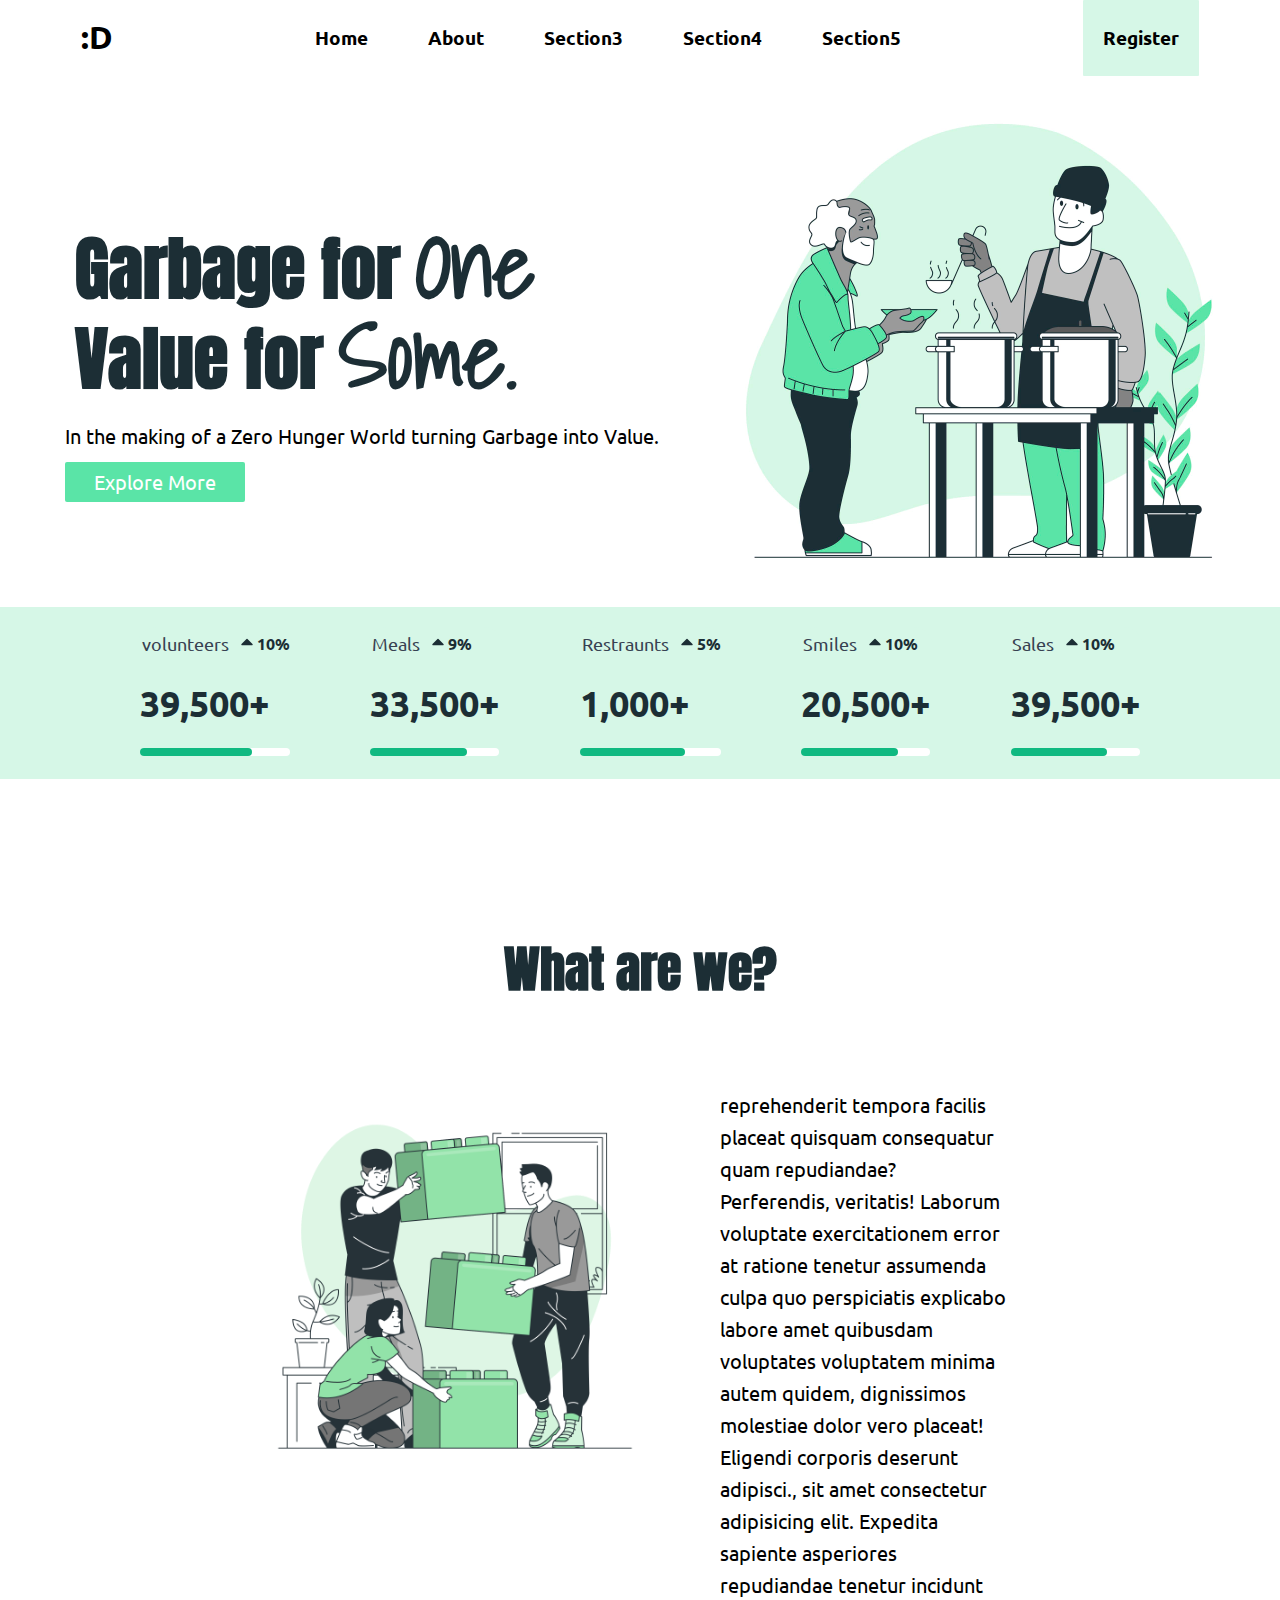
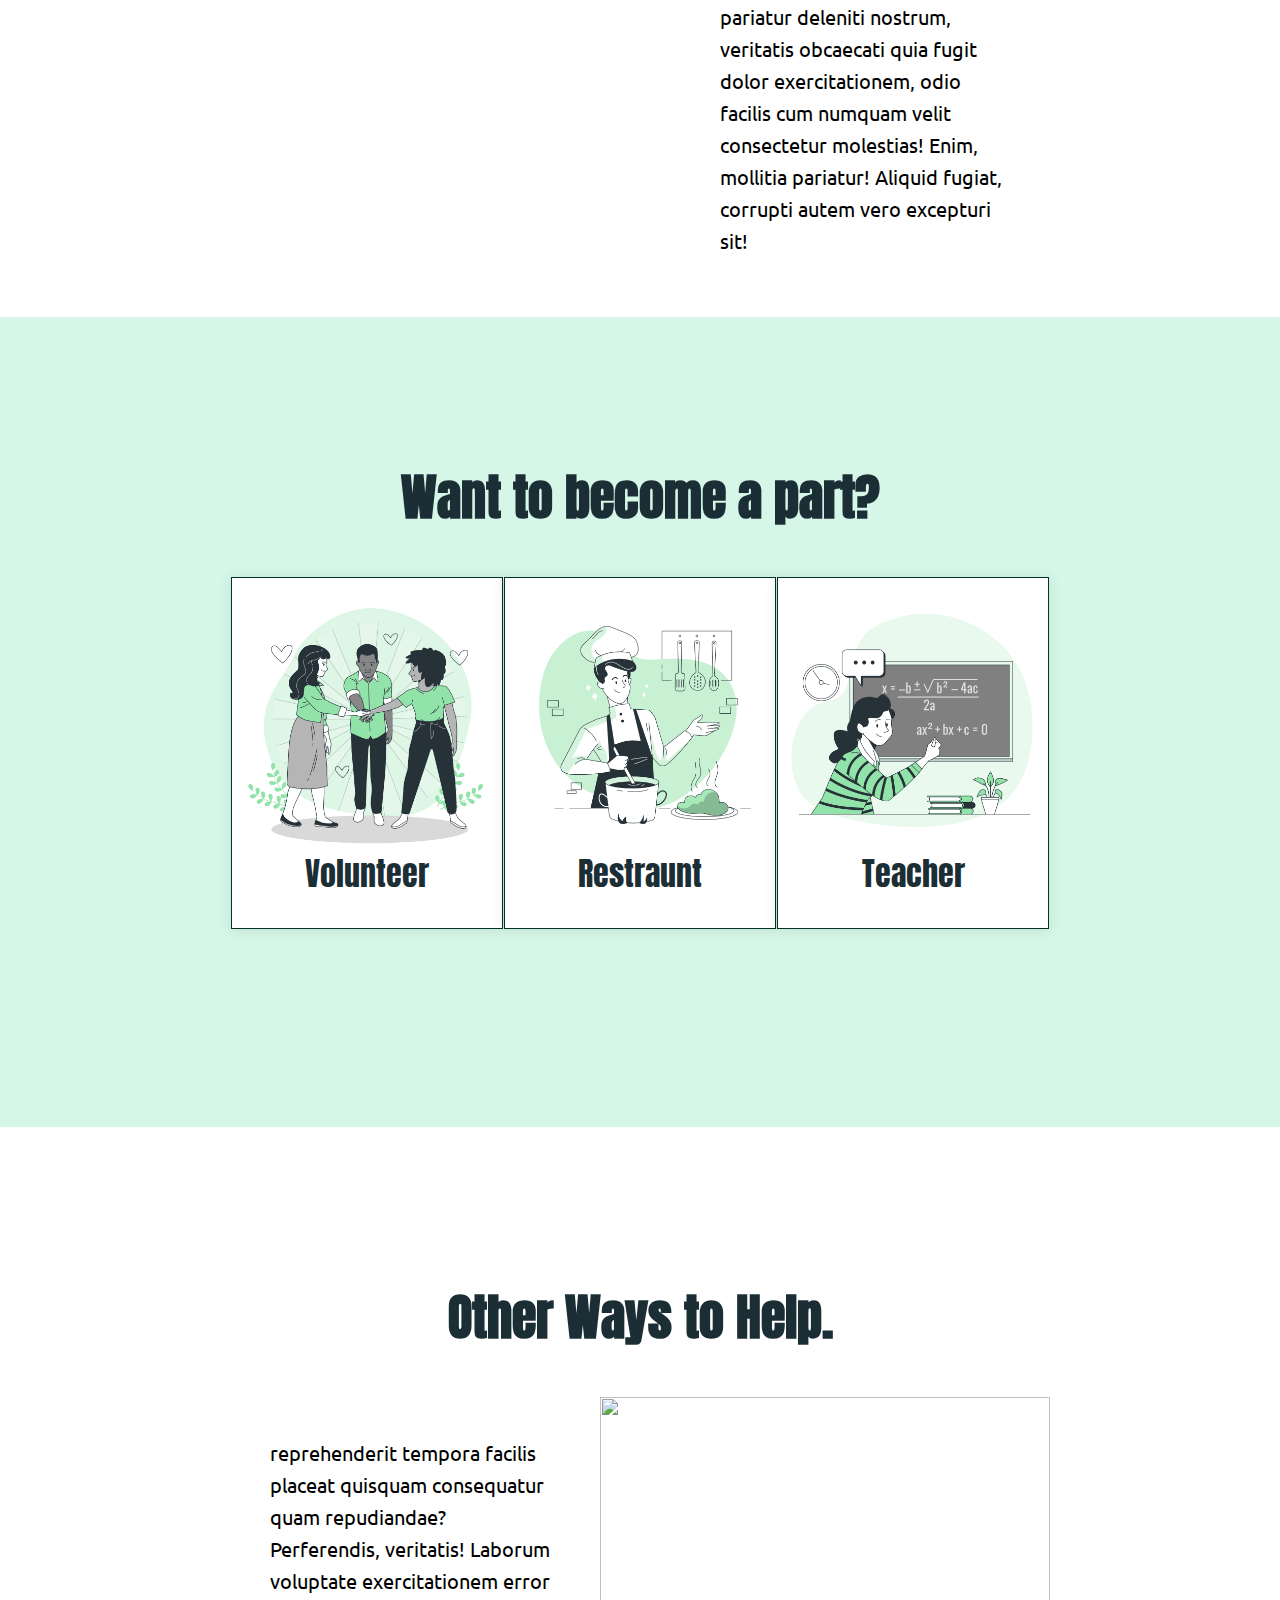
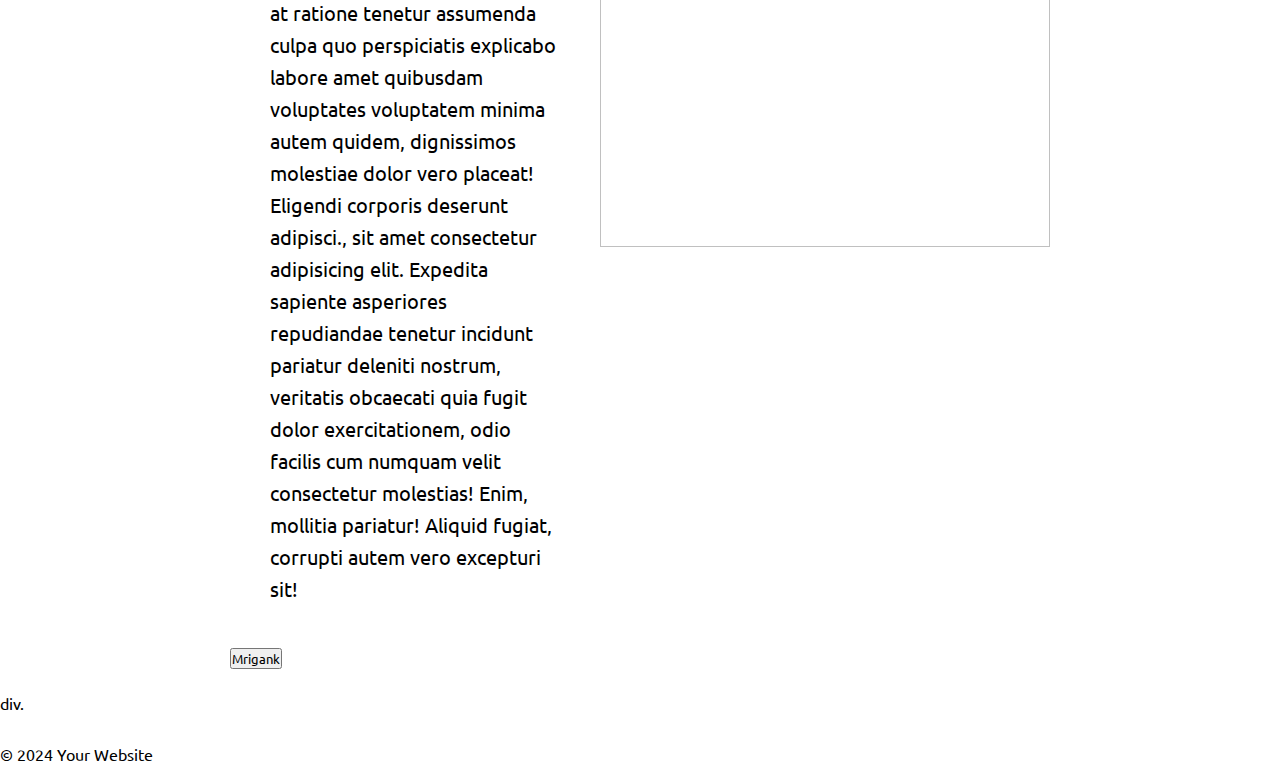
==== index.html @ 5cc4de97 "Initialize" ====
<!DOCTYPE html>
<html lang="en">
<head>
    <meta charset="UTF-8">
    <meta name="viewport" content="width=device-width, initial-scale=1.0">
    <link rel="stylesheet" href="style.css">
    <link rel="icon" type="image/x-icon" href="/Favicon/favicon.ico">
    <script src="script.js"></script>
    <title>VALUE :D</title>
</head>

<body>
    <header>
        <div class="logo">
            <h1>:D</h1>
        </div>
        <div class="navbar">
            <nav>
                <div class="nav_content">
                <a href="#Home">Home</a>
                <a href="#About">About</a>
                <a href="#">Section3</a>
                <a href="#Section4">Section4</a>
                <a href="#Section5">Section5</a>
                </div>
            </nav>
        </div>
        <div class="Register">
            <a href="register.html"><button>Register</button></a>
        </div>
    </header>

    <section class="section1">
        <div class="wrapper">
            <div class="hero-left">
                <h1>Garbage for <span>One</span> <br>Value for <span>Some.</span></h1>
                <p>In the making of a Zero Hunger World turning Garbage into Value.</p>
                <button class="hero-btn">Explore More</button>
            </div>
            <div class="hero-right">
                <img src="/Recources/hero_image.jpg" alt="">
            </div>

        </div>

        <div class="stats">
            
<div class="card">
    <div class="title">
        
        <p class="title-text">
            volunteers
        </p>
        <p class="percent">
           <svg xmlns="http://www.w3.org/2000/svg" viewBox="0 0 1792 1792" fill="currentColor" height="20" width="20">
                <path d="M1408 1216q0 26-19 45t-45 19h-896q-26 0-45-19t-19-45 19-45l448-448q19-19 45-19t45 19l448 448q19 19 19 45z">
                </path>
            </svg> 10%
        </p>
    </div>
    <div class="data">
        <p>
            39,500+
        </p>
        
        <div class="range">
            <div class="fill" id="fill">
            </div>
        </div>
    </div>
</div>

<div class="card">
    <div class="title">
      
        <p class="title-text">
            Meals
        </p>
        <p class="percent">
           <svg xmlns="http://www.w3.org/2000/svg" viewBox="0 0 1792 1792" fill="currentColor" height="20" width="20">
                <path d="M1408 1216q0 26-19 45t-45 19h-896q-26 0-45-19t-19-45 19-45l448-448q19-19 45-19t45 19l448 448q19 19 19 45z">
                </path>
            </svg> 9%
        </p>
    </div>
    <div class="data">
        <p>
            33,500+ 
        </p>
        
        <div class="range">
            <div class="fill" id="fill">
            </div>
        </div>
    </div>
</div>

<div class="card">
    <div class="title">
        
        <p class="title-text">
            Restraunts
        </p>
        <p class="percent">
           <svg xmlns="http://www.w3.org/2000/svg" viewBox="0 0 1792 1792" fill="currentColor" height="20" width="20">
                <path d="M1408 1216q0 26-19 45t-45 19h-896q-26 0-45-19t-19-45 19-45l448-448q19-19 45-19t45 19l448 448q19 19 19 45z">
                </path>
            </svg> 5%
        </p>
    </div>
    <div class="data">
        <p>
            1,000+
        </p>
        
        <div class="range">
            <div class="fill" id="fill">
            </div>
        </div>
    </div>
</div>

<div class="card">
    <div class="title">
        
        <p class="title-text">
            Smiles
        </p>
        <p class="percent">
           <svg xmlns="http://www.w3.org/2000/svg" viewBox="0 0 1792 1792" fill="currentColor" height="20" width="20">
                <path d="M1408 1216q0 26-19 45t-45 19h-896q-26 0-45-19t-19-45 19-45l448-448q19-19 45-19t45 19l448 448q19 19 19 45z">
                </path>
            </svg> 10%
        </p>
    </div>
    <div class="data">
        <p>
            20,500+
        </p>
        
        <div class="range">
            <div class="fill" id="fill">
            </div>
        </div>
    </div>
</div>

<div class="card">
    <div class="title">
      
        <p class="title-text">
            Sales
        </p>
        <p class="percent">
           <svg xmlns="http://www.w3.org/2000/svg" viewBox="0 0 1792 1792" fill="currentColor" height="20" width="20">
                <path d="M1408 1216q0 26-19 45t-45 19h-896q-26 0-45-19t-19-45 19-45l448-448q19-19 45-19t45 19l448 448q19 19 19 45z">
                </path>
            </svg> 10%
        </p>
    </div>
    <div class="data">
        <p>
            39,500+
        </p>
        
        <div class="range">
            <div class="fill" id="fill">
            </div>
        </div>
    </div>
</div>

        </div>

    </section>

    <section class="section3">
       <h1>What are we?</h1>
       <div class="wrapper">
        <div class="img">
            <img src="/Recources/about_image.png" alt="">
           </div>
        <div class="text">
            <p>reprehenderit tempora facilis placeat quisquam consequatur quam repudiandae? Perferendis, veritatis! Laborum voluptate exercitationem error at ratione tenetur assumenda culpa quo perspiciatis explicabo labore amet quibusdam voluptates voluptatem minima autem quidem, dignissimos molestiae dolor vero placeat! Eligendi corporis deserunt adipisci., sit amet consectetur adipisicing elit. Expedita sapiente asperiores repudiandae tenetur incidunt pariatur deleniti nostrum, veritatis obcaecati quia fugit dolor exercitationem, odio facilis cum numquam velit consectetur molestias! Enim, mollitia pariatur! Aliquid fugiat, corrupti autem vero excepturi sit!</p>
       </div>
       
       </div>
      
    </section>

    <section class="section2">
        <h1>Want to become a part?</h1>
        <div class="wrapper">
            <div class="card">
                <div class="image"><img src="/Recources/volunteer_image.png" alt=""></div>
                  <span class="title">Volunteer</span>
                  
            </div>

            <div class="card">
                <div class="image"><img src="/Recources/chef_image.png" alt=""></div>
                  <span class="title">Restraunt</span>
                  
            </div>

            <div class="card">
                <div class="image"><img src="/Recources/teacher_image.png" alt=""></div>
                  <span class="title">Teacher</span>
                  
            </div>

        </div>
    </section>

    <section class="section3">
        <h1>Other Ways to Help.</h1>
        <div class="wrapper">
         
         <div class="text">
             <p>reprehenderit tempora facilis placeat quisquam consequatur quam repudiandae? Perferendis, veritatis! Laborum voluptate exercitationem error at ratione tenetur assumenda culpa quo perspiciatis explicabo labore amet quibusdam voluptates voluptatem minima autem quidem, dignissimos molestiae dolor vero placeat! Eligendi corporis deserunt adipisci., sit amet consectetur adipisicing elit. Expedita sapiente asperiores repudiandae tenetur incidunt pariatur deleniti nostrum, veritatis obcaecati quia fugit dolor exercitationem, odio facilis cum numquam velit consectetur molestias! Enim, mollitia pariatur! Aliquid fugiat, corrupti autem vero excepturi sit!</p>
             <button>Mrigank</button>
            </div>
        <div class="img">
            <img src="" alt="">
           </div>

        
        
        </div>
       
     </section>
   

    

    <footer>
        <div class="wrapper">
            div. 
            <div class="footer-image">
                <img src="" alt="">
            </div>
        </div>
        <p>&copy; 2024 Your Website</p>
    </footer>


</body>
</html>
<script src="script.js"></script>
---- style.css ----
@import url('https://fonts.googleapis.com/css2?family=Ubuntu:ital,wght@0,300;0,400;0,500;0,700;1,300;1,400;1,500;1,700&display=swap');
@import url('https://fonts.googleapis.com/css2?family=Pacifico&family=Ubuntu:ital,wght@0,300;0,400;0,500;0,700&display=swap');
@import url('https://fonts.googleapis.com/css2?family=Anton&family=Pacifico&family=Shadows+Into+Light&family=Ubuntu:ital,wght@0,300;0,400;0,500;0,700&display=swap');
@import url('https://fonts.googleapis.com/css2?family=Anton&family=Pacifico&family=Playfair+Display:ital,wght@0,400..900;1,40;0..900&family=Shadows+Into+Light&family=Ubuntu:ital,wght@0,300;0,400;0,500;0,700&display=swap');

* {
    padding: 0;
    margin: 0;
    box-sizing: border-box;
    font-family: "Ubuntu", sans-serif;
}

:root {
    --primary: #5ae4a7;
    --primary-dark: #033229;
    --primary-light: #d6f7e7;
    --background: white;
    --background-offwhite: white;
    --text-black: black;
    --text-blue: #1c2e35;
}

body {
    background-color: var(--background);
    line-height: 1.6;
    overflow-x: hidden;
}

header {
    display: flex;
    justify-content: space-around;
    align-items: center;
    background-color: var(--background);
    width: 100%;
    position: fixed;
    top: 0;
    left: 0;
    z-index: 1000;
}

.nav_content {
    display: flex;
    justify-content: space-between;
    align-items: center;
    font-weight: bolder;
    font-size: larger;
}
.nav_content a {
    transition: all 0.3s ease 0s;
    padding: 20px;
    color: black;
    text-decoration: none;
    margin-left: 20px;
}

.nav_content a:hover {
    background-color: var(--primary);
}

.Register button {
    padding: 25px 20px;
    background-color: var(--primary-light);
    border: 0;
    border-radius: 1px;
    cursor: pointer;
    font-weight: bolder;
    font-size: larger;
    transition: all 0.3s ease 0s;
}

.Register button:hover {
    background-color: var(--primary);
}

section {
    padding-top: 100px; /* Adjusted for fixed header */
}

.section1 .wrapper {
    display: flex;
    flex-direction: row;
    justify-content: space-evenly;
}

.section1 .hero-left {
    margin-top: 100px;
}

.section1 .hero-left h1 {
    margin: 20px;
    font-family: "Anton", sans-serif;
    line-height: 1;
    font-size: 70px;
    color: var(--text-blue);
    font-weight: 600;
}

.section1 .hero-left p {
    margin: 10px;
    font-size: 20px;
}

.section1 .hero-left span {
    font-family: "Shadows Into Light", cursive;
    font-size: 90px;
}

.section1 .hero-left button {
    margin: 10px;
    background-color: var(--primary);
    color: white;
    height: 20px;
    width: 180px;
    padding: 20px;
    border-radius: 2px;
    border: none;
    font-size: 20px;
    display: flex;
    justify-content: center;
    align-items: center;
}

.section1 img {
    height: 500px;
    width: 500px;
}

.section1 .stats {
    background-color: var(--primary-light);
    padding: 20px 100px;
    display: flex;
    justify-content: space-around;
}

.stats .card {
    padding: 0.2rem;
    background-color: var(--primary-light);
    max-width: 320px;
    border-radius: 20px;
}

.stats .title {
    display: flex;
    align-items: center;
}

.stats .title-text {
    margin-left: 0.1rem;
    color: #374151;
    font-size: 18px;
}

.stats .percent {
    margin-left: 0.5rem;
    color: var(--text-blue);
    font-weight: 600;
    display: flex;
}

.stats .data {
    display: flex;
    flex-direction: column;
}

.stats .data p {
    margin-top: 1rem;
    margin-bottom: 1rem;
    color: var(--text-blue);
    font-size: 2.25rem;
    font-weight: 700;
    text-align: left;
}

.stats .data .range {
    position: relative;
    background-color: var(--background);
    width: 100%;
    height: 0.5rem;
    border-radius: 0.25rem;
}

.stats .data .range .fill {
    position: absolute;
    top: 0;
    left: 0;
    background-color: #10B981;
    width: 0;
    height: 100%;
    border-radius: 0.25rem;
    transition: width 2s ease-out;
}

.section2 {
    min-height: 90vh;
    background-color: var(--primary-light);
}

.section2 .wrapper {
    display: flex;
    flex-direction: row;
    justify-content: space-evenly;
    padding: 20px 230px;
}

.section2 h1 {
    text-align: center;
    margin: 20px;
    margin-top: 40px;
    font-family: "Anton", sans-serif;
    font-size: 50px;
    color: var(--text-blue);
    font-weight: 600;
}

.section2 .card {
    position: relative;
    width: 17em;
    height: 22em;
    box-shadow: 0px 1px 13px rgba(0,0,0,0.1);
    cursor: pointer;
    transition: all 120ms;
    display: flex;
    align-items: center;
    justify-content: center;
    background: #fff;
    padding: 0.5em;
    padding-bottom: 3.4em;
    border: var(--primary-dark) 1px solid;
}

.section2 .card::after {
    content: "I'm Up Take me there.";
    padding-top: 1.25em;
    padding-left: 1.25em;
    position: absolute;
    left: 0;
    bottom: -60px;
    background: #00AC7C;
    color: #fff;
    height: 2.5em;
    width: 92.5%;
    transition: all 80ms;
    font-weight: 600;
    text-transform: uppercase;
    opacity: 0;
}

.section2 .card .title {
    font-family: "Anton", sans-serif;
    font-size: 2em;
    position: absolute;
    bottom: 0.90em;
    font-weight: 400;
    color: var(--text-blue);
}

.section2 .card:hover::after {
    bottom: 0;
    opacity: 1;
}

.section2 .card:active {
    transform: scale(0.98);
}

.section2 .text {
    max-width: 55px;
}

.section2 .image img {
    background: rgba(241, 241, 241, 0);
    width: 100%;
    height: 100%;
    background-size: cover;
    place-items: center;
}

.section3 {
    min-height: 80vh;
}

.section3 h1 {
    text-align: center;
    margin: 20px;
    margin-top: 50px;
    font-family: "Anton", sans-serif;
    font-size: 50px;
    color: var(--text-blue);
    font-weight: 600;
}

.section3 .wrapper {
    display: flex;
    justify-content: space-between;
    padding: 20px 230px;
}

.section3 img {
    height: 450px;
    width: 450px;
}

.section3 p {
    font-size: 20px;
    margin: 40px;
}

.section3 .image img {
    background: rgb(241, 241, 241);
    width: 100%;
    height: 100%;
    background-size: cover;
    place-items: center;
}

.container {
    max-width: 100pc;
    width: 100%;
    background: #fff;
    padding: 25px;
    border-radius: 8px;
    background-color: var(--primary-light);
    margin-left: auto;
    margin-right: auto;
    padding: 50px 200px;
}

.container header {
    font-size: 1.5rem;
    color: #333;
    font-weight: 500;
    text-align: center;
}

.container .form {
    margin-top: 30px;
}

.form .input-box {
    width: 100%;
    margin-top: 20px;
}

.input-box label {
    color: #333;
}

.form :where(.input-box input, .select-box) {
    position: relative;
    height: 50px;
    width: 100%;
    outline: none;
    font-size: 1rem;
    color: #707070;
    margin-top: 8px;
    border: 1px solid #ddd;
    border-radius: 6px;
    padding: 0 15px;
}

.input-box input:focus {
    box-shadow: 0 1px 0 rgba(0, 0, 0, 0.1);
}

.form .column {
    display: flex;
    column-gap: 15px;
}

.form .gender-box {
    margin-top: 20px;
}

.gender-box h3 {
    color: #333;
    font-size: 1rem;
    font-weight: 400;
    margin-bottom: 8px;
}

.form :where(.gender-option, .gender) {
    display: flex;
    align-items: center;
    column-gap: 50px;
    flex-wrap: wrap;
}

.form .gender {
    column-gap: 5px;
}

.gender input {
    accent-color: var(--primary);
}

.form :where(.gender input, .gender label) {
    cursor: pointer;
}

.gender label {
    color: #707070;
}

.address :where(input, .select-box) {
    margin-top: 15px;
}

.select-box select {
    height: 100%;
    width: 100%;
    outline: none;
    border: none;
    color: #707070;
    font-size: 1rem;
}

.form button {
    height: 55px;
    width: 100%;
    color: #fff;
    font-size: 1rem;
    font-weight: 400;
    margin-top: 30px;
    border: none;
    cursor: pointer;
    transition: all 0.2s ease;
    background: var(--primary);
}

.form button:hover {
    background: var(--primary-dark);
}

@media screen and (max-width: 500px) {
    .form .column {
        flex-wrap: wrap;
    }
    .form :where(.gender-option, .gender) {
        row-gap: 15px;
    }
}
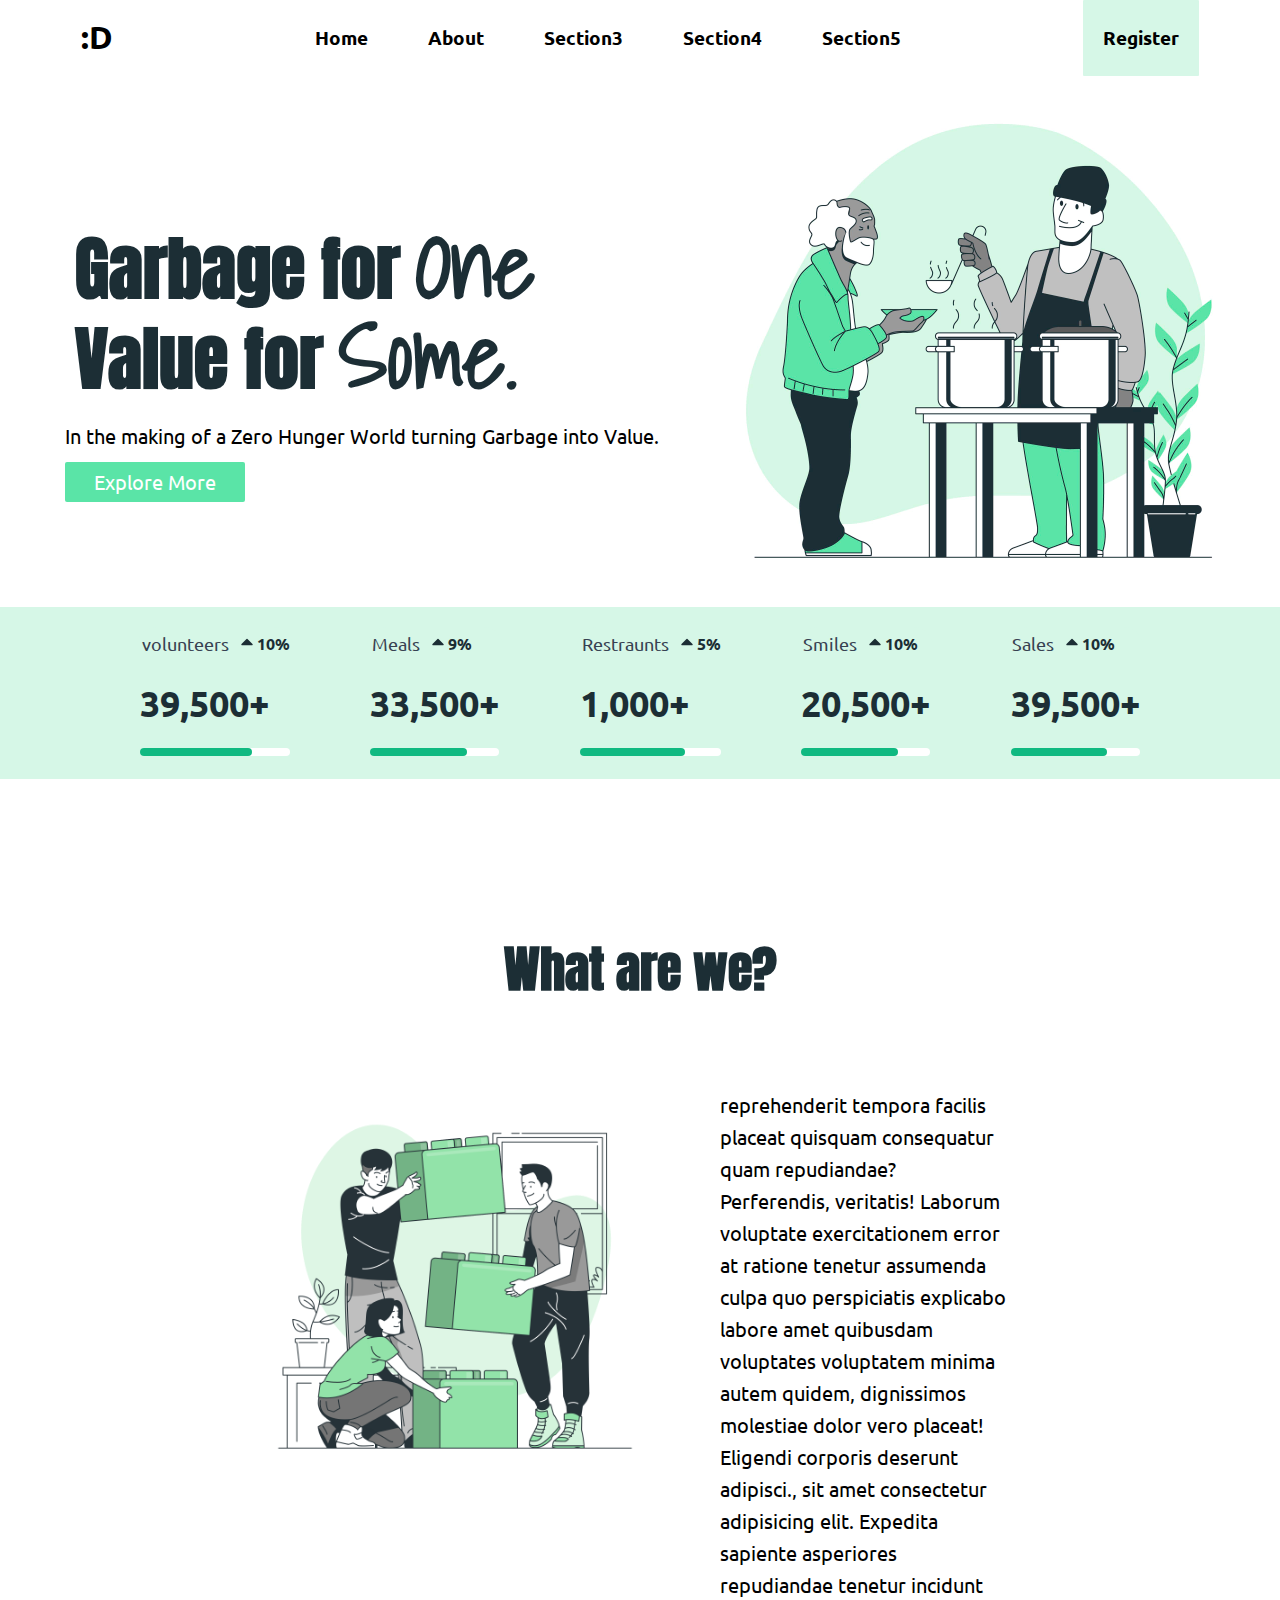
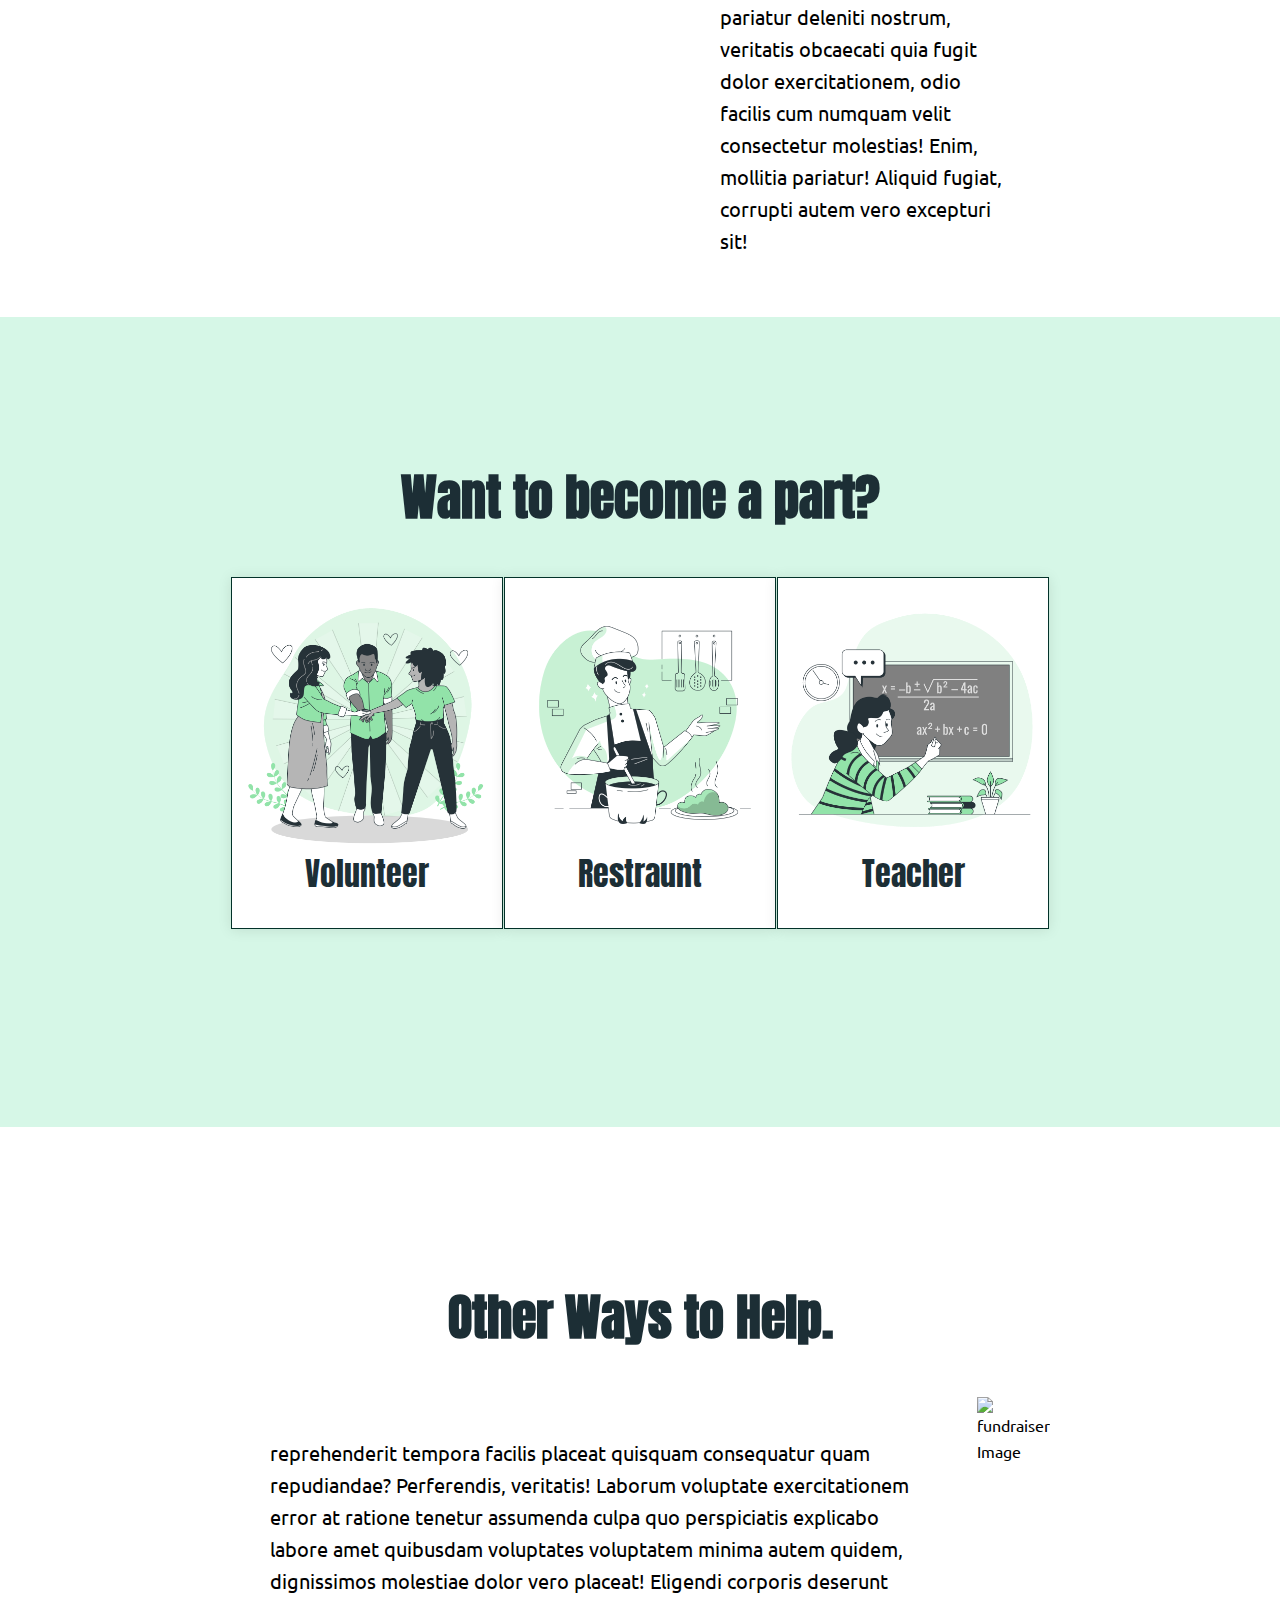
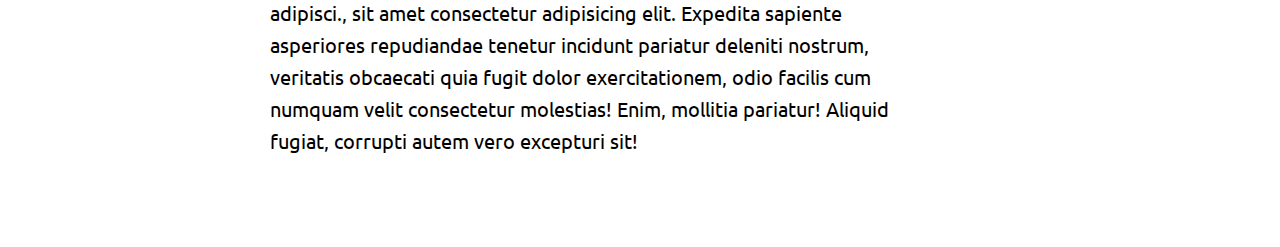
==== commit 04f18b52: "Update index.html" ====
--- a/index.html
+++ b/index.html
@@ -38,7 +38,7 @@
                 <button class="hero-btn">Explore More</button>
             </div>
             <div class="hero-right">
-                <img src="/Recources/hero_image.jpg" alt="">
+                <img src="./Recources/hero_image.jpg" alt="">
             </div>
 
         </div>
@@ -178,7 +178,7 @@
        <h1>What are we?</h1>
        <div class="wrapper">
         <div class="img">
-            <img src="/Recources/about_image.png" alt="">
+            <img src="./Recources/about_image.png" alt="">
            </div>
         <div class="text">
             <p>reprehenderit tempora facilis placeat quisquam consequatur quam repudiandae? Perferendis, veritatis! Laborum voluptate exercitationem error at ratione tenetur assumenda culpa quo perspiciatis explicabo labore amet quibusdam voluptates voluptatem minima autem quidem, dignissimos molestiae dolor vero placeat! Eligendi corporis deserunt adipisci., sit amet consectetur adipisicing elit. Expedita sapiente asperiores repudiandae tenetur incidunt pariatur deleniti nostrum, veritatis obcaecati quia fugit dolor exercitationem, odio facilis cum numquam velit consectetur molestias! Enim, mollitia pariatur! Aliquid fugiat, corrupti autem vero excepturi sit!</p>
@@ -192,19 +192,19 @@
         <h1>Want to become a part?</h1>
         <div class="wrapper">
             <div class="card">
-                <div class="image"><img src="/Recources/volunteer_image.png" alt=""></div>
+                <div class="image"><img src="./Recources/volunteer_image.png" alt=""></div>
                   <span class="title">Volunteer</span>
                   
             </div>
 
             <div class="card">
-                <div class="image"><img src="/Recources/chef_image.png" alt=""></div>
+                <div class="image"><img src="./Recources/chef_image.png" alt=""></div>
                   <span class="title">Restraunt</span>
                   
             </div>
 
             <div class="card">
-                <div class="image"><img src="/Recources/teacher_image.png" alt=""></div>
+                <div class="image"><img src="./Recources/teacher_image.png" alt=""></div>
                   <span class="title">Teacher</span>
                   
             </div>
@@ -218,10 +218,10 @@
          
          <div class="text">
              <p>reprehenderit tempora facilis placeat quisquam consequatur quam repudiandae? Perferendis, veritatis! Laborum voluptate exercitationem error at ratione tenetur assumenda culpa quo perspiciatis explicabo labore amet quibusdam voluptates voluptatem minima autem quidem, dignissimos molestiae dolor vero placeat! Eligendi corporis deserunt adipisci., sit amet consectetur adipisicing elit. Expedita sapiente asperiores repudiandae tenetur incidunt pariatur deleniti nostrum, veritatis obcaecati quia fugit dolor exercitationem, odio facilis cum numquam velit consectetur molestias! Enim, mollitia pariatur! Aliquid fugiat, corrupti autem vero excepturi sit!</p>
-             <button>Mrigank</button>
+             
             </div>
         <div class="img">
-            <img src="" alt="">
+            <img src="./Resources/fundraiser_image.png" alt="fundraiser Image">
            </div>
 
         
@@ -231,19 +231,7 @@
      </section>
    
 
-    
-
-    <footer>
-        <div class="wrapper">
-            div. 
-            <div class="footer-image">
-                <img src="" alt="">
-            </div>
-        </div>
-        <p>&copy; 2024 Your Website</p>
-    </footer>
-
 
 </body>
 </html>
-<script src="script.js"></script>+<script src="script.js"></script>
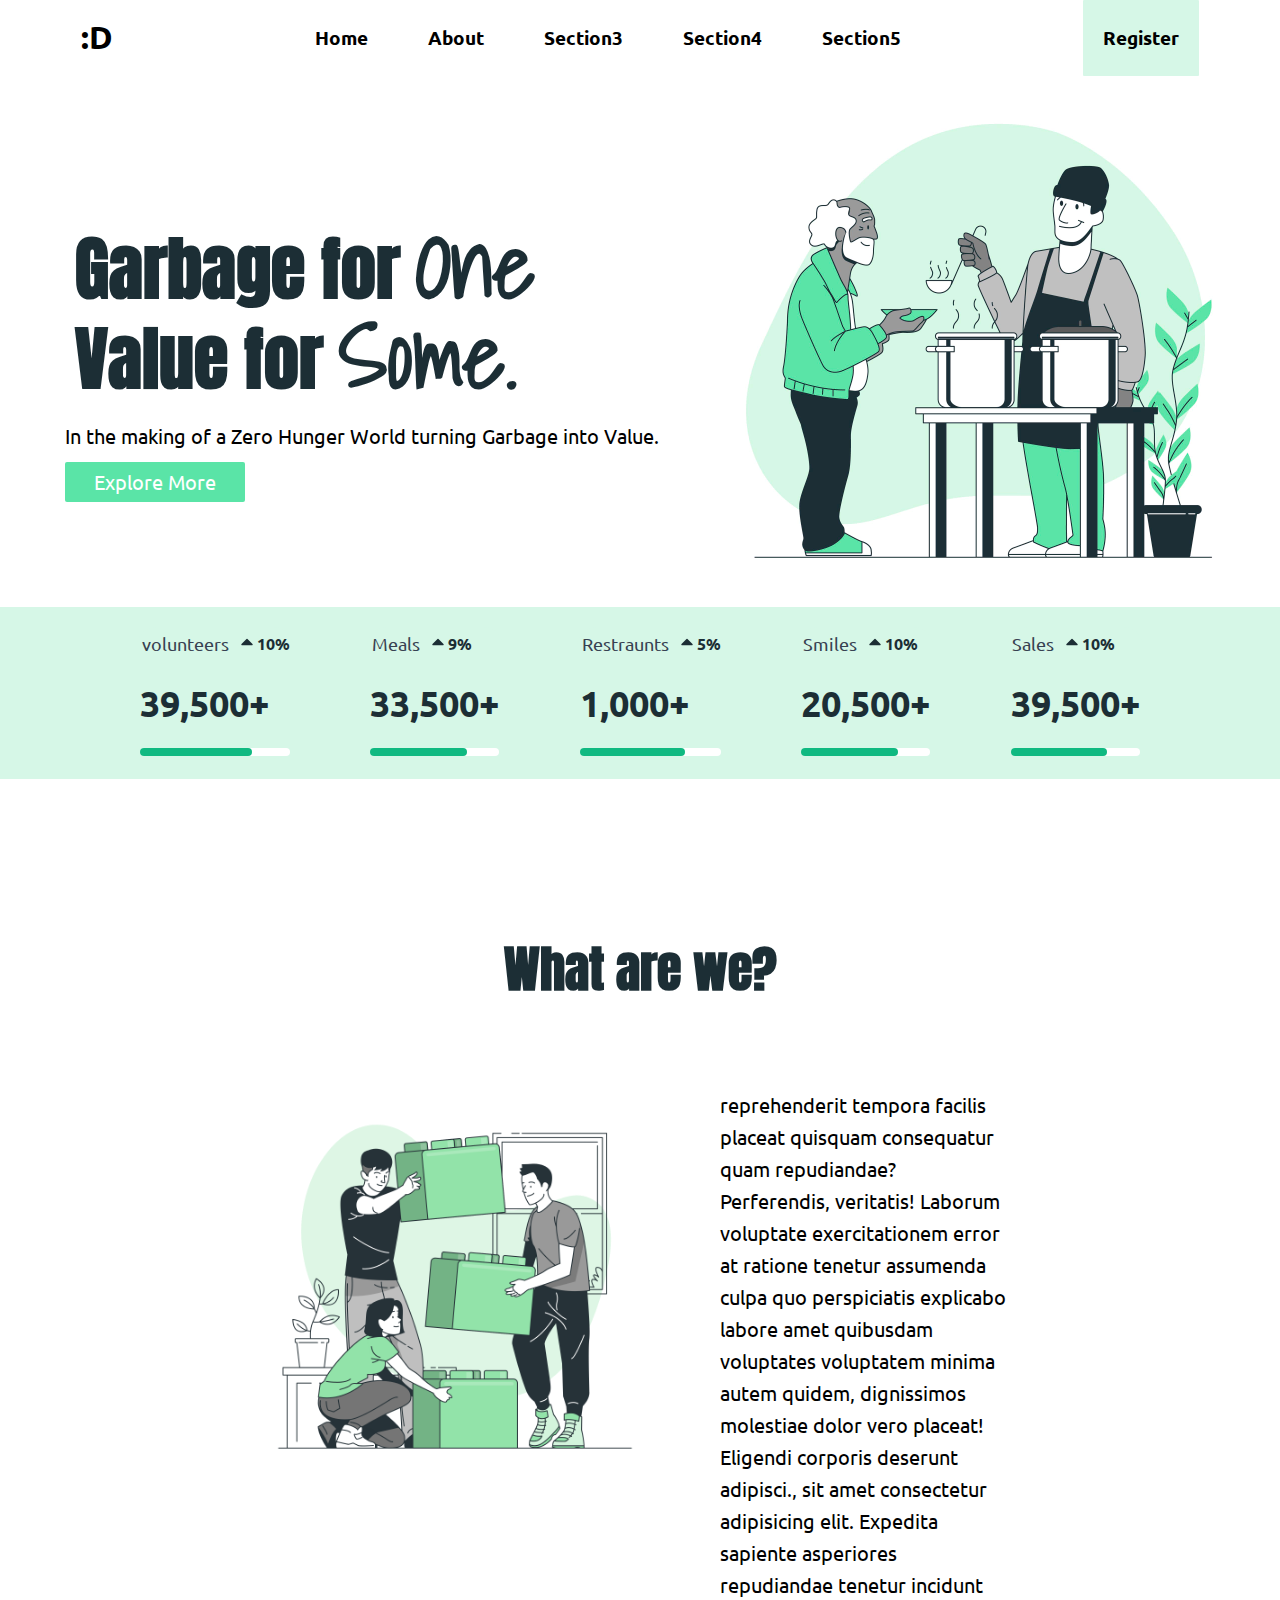
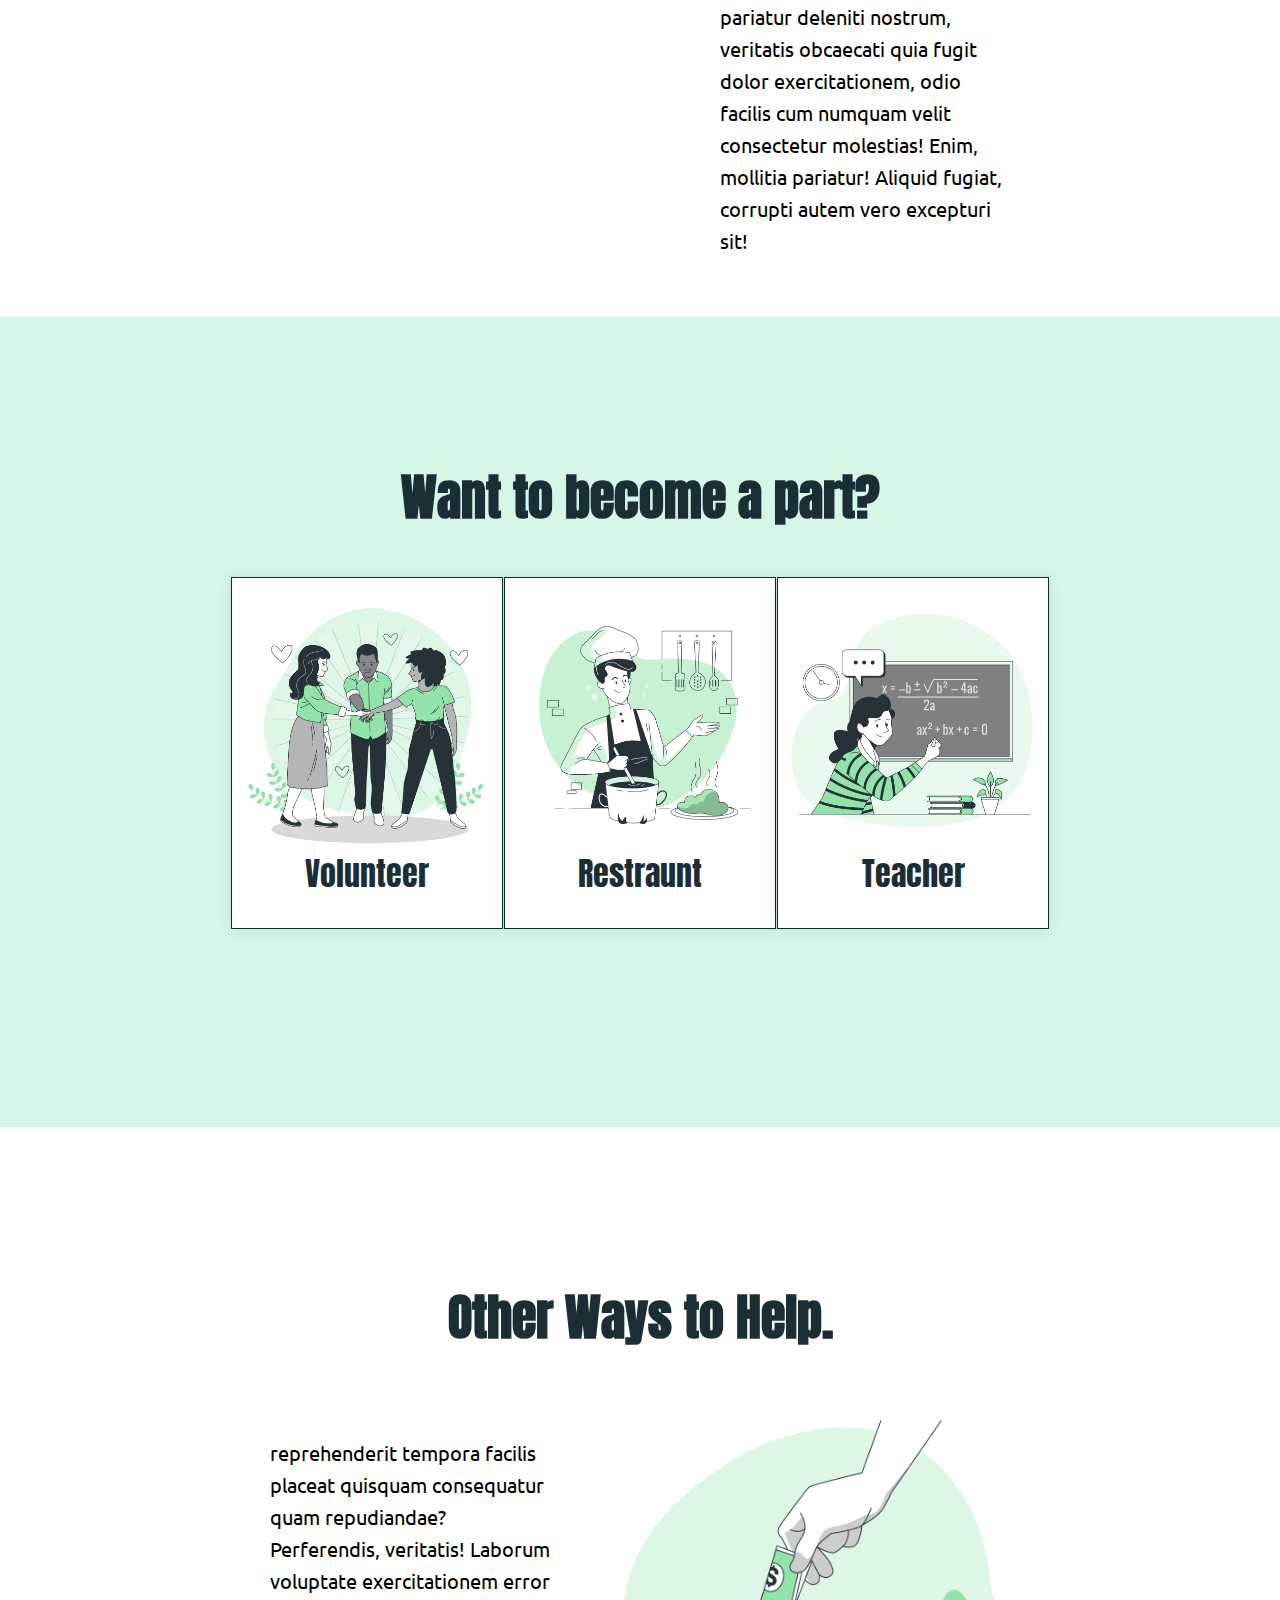
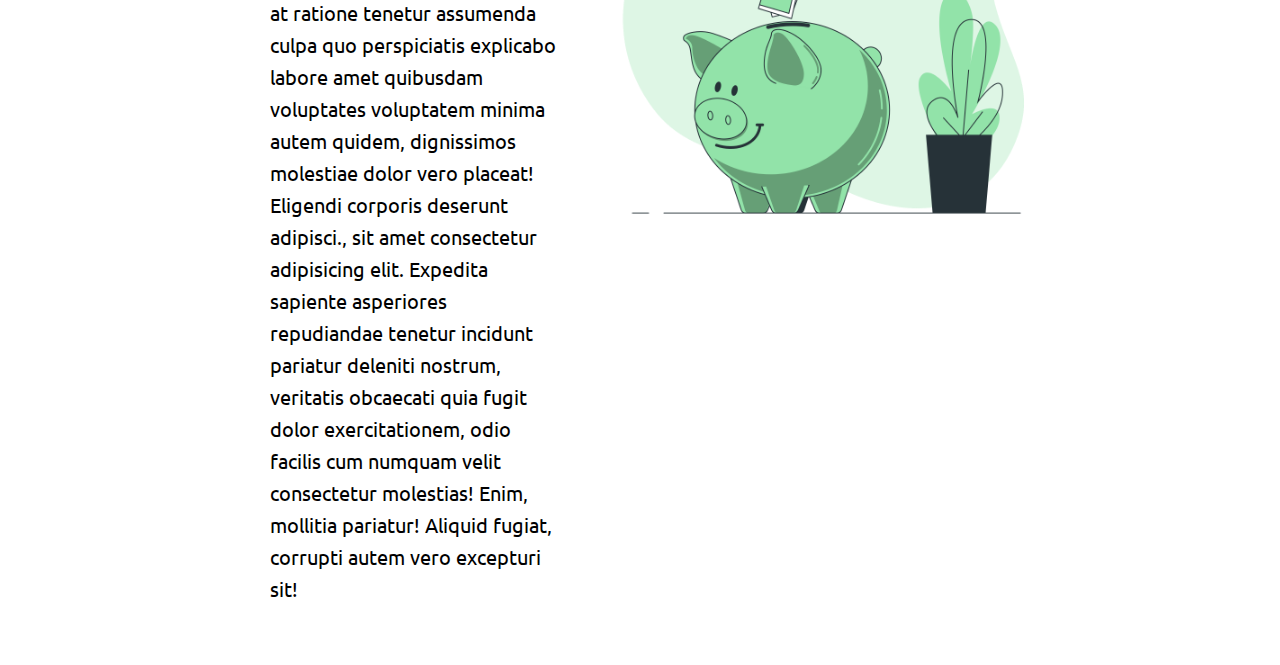
==== commit 4cf76296: "Update index.html" ====
--- a/index.html
+++ b/index.html
@@ -221,7 +221,7 @@
              
             </div>
         <div class="img">
-            <img src="./Resources/fundraiser_image.png" alt="fundraiser Image">
+            <img src="./Recources/fundraiser_image.png" alt="fundraiser Image">
            </div>
 
         
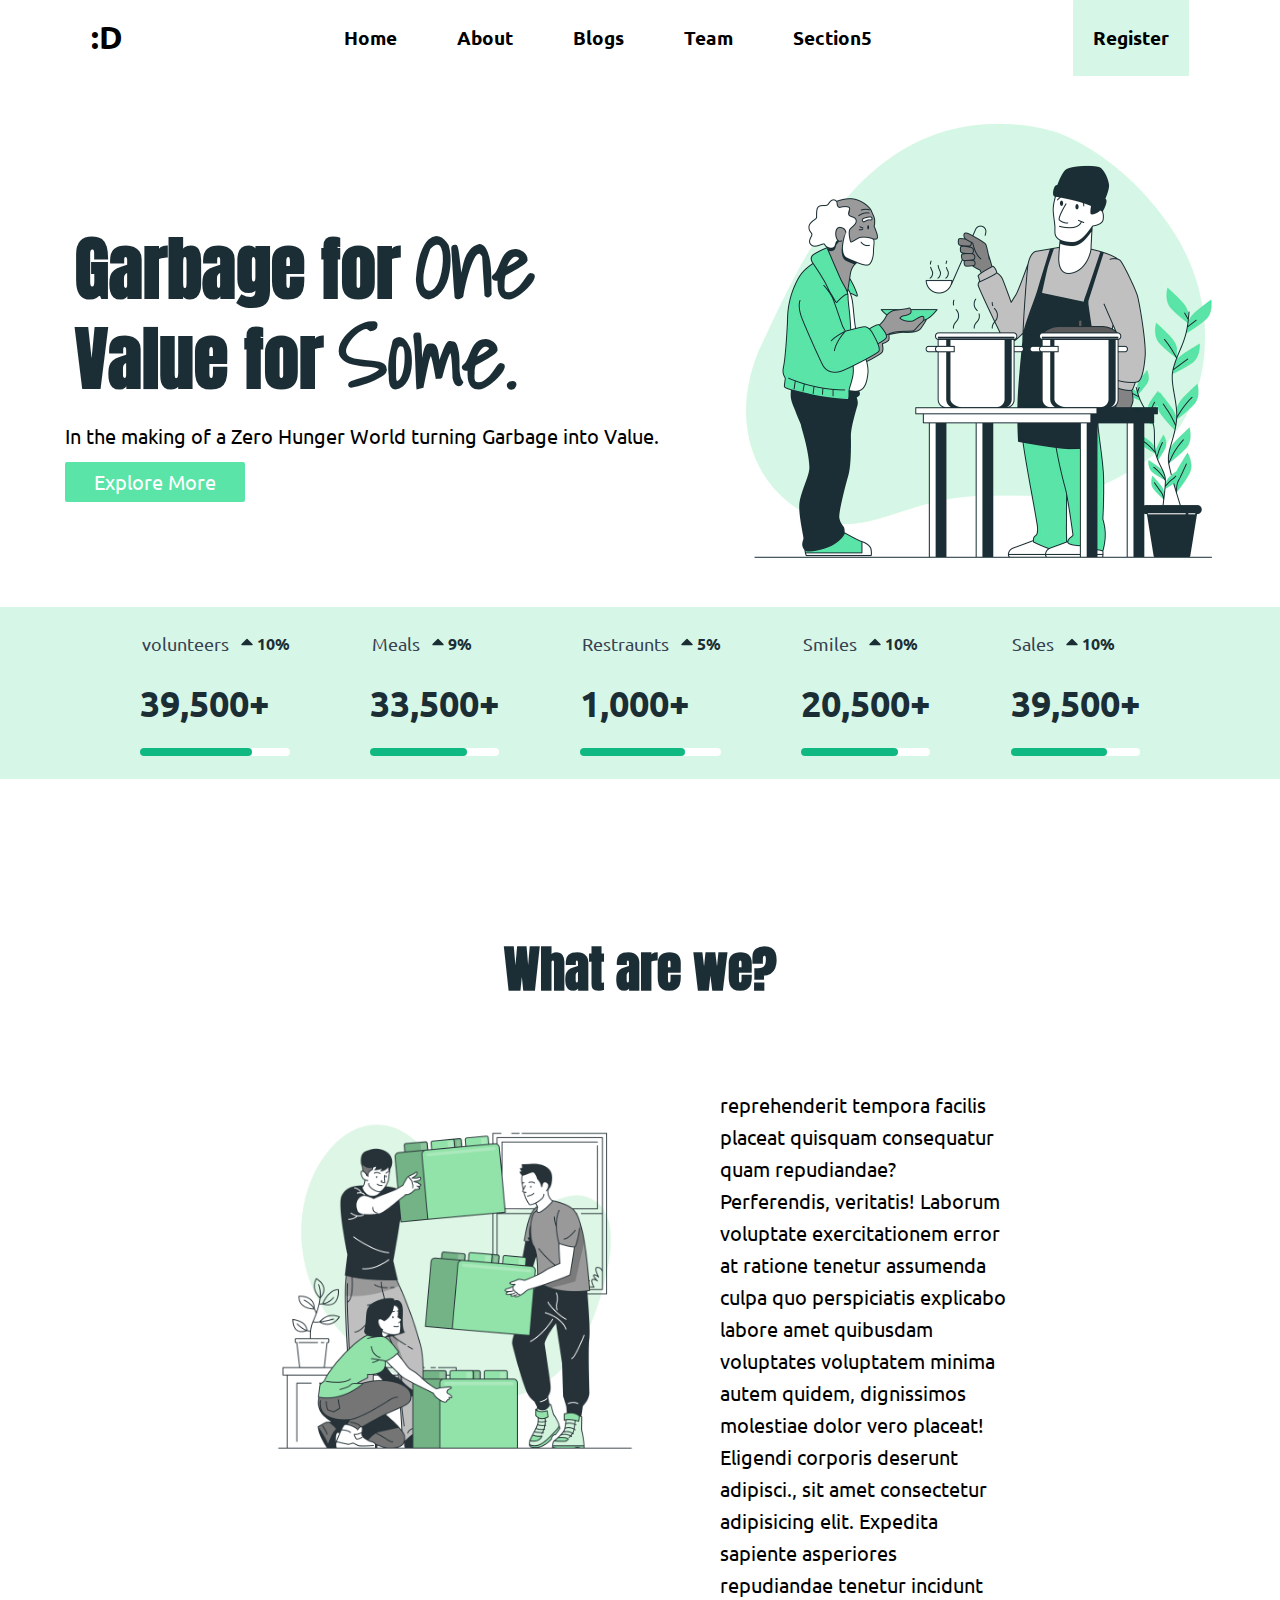
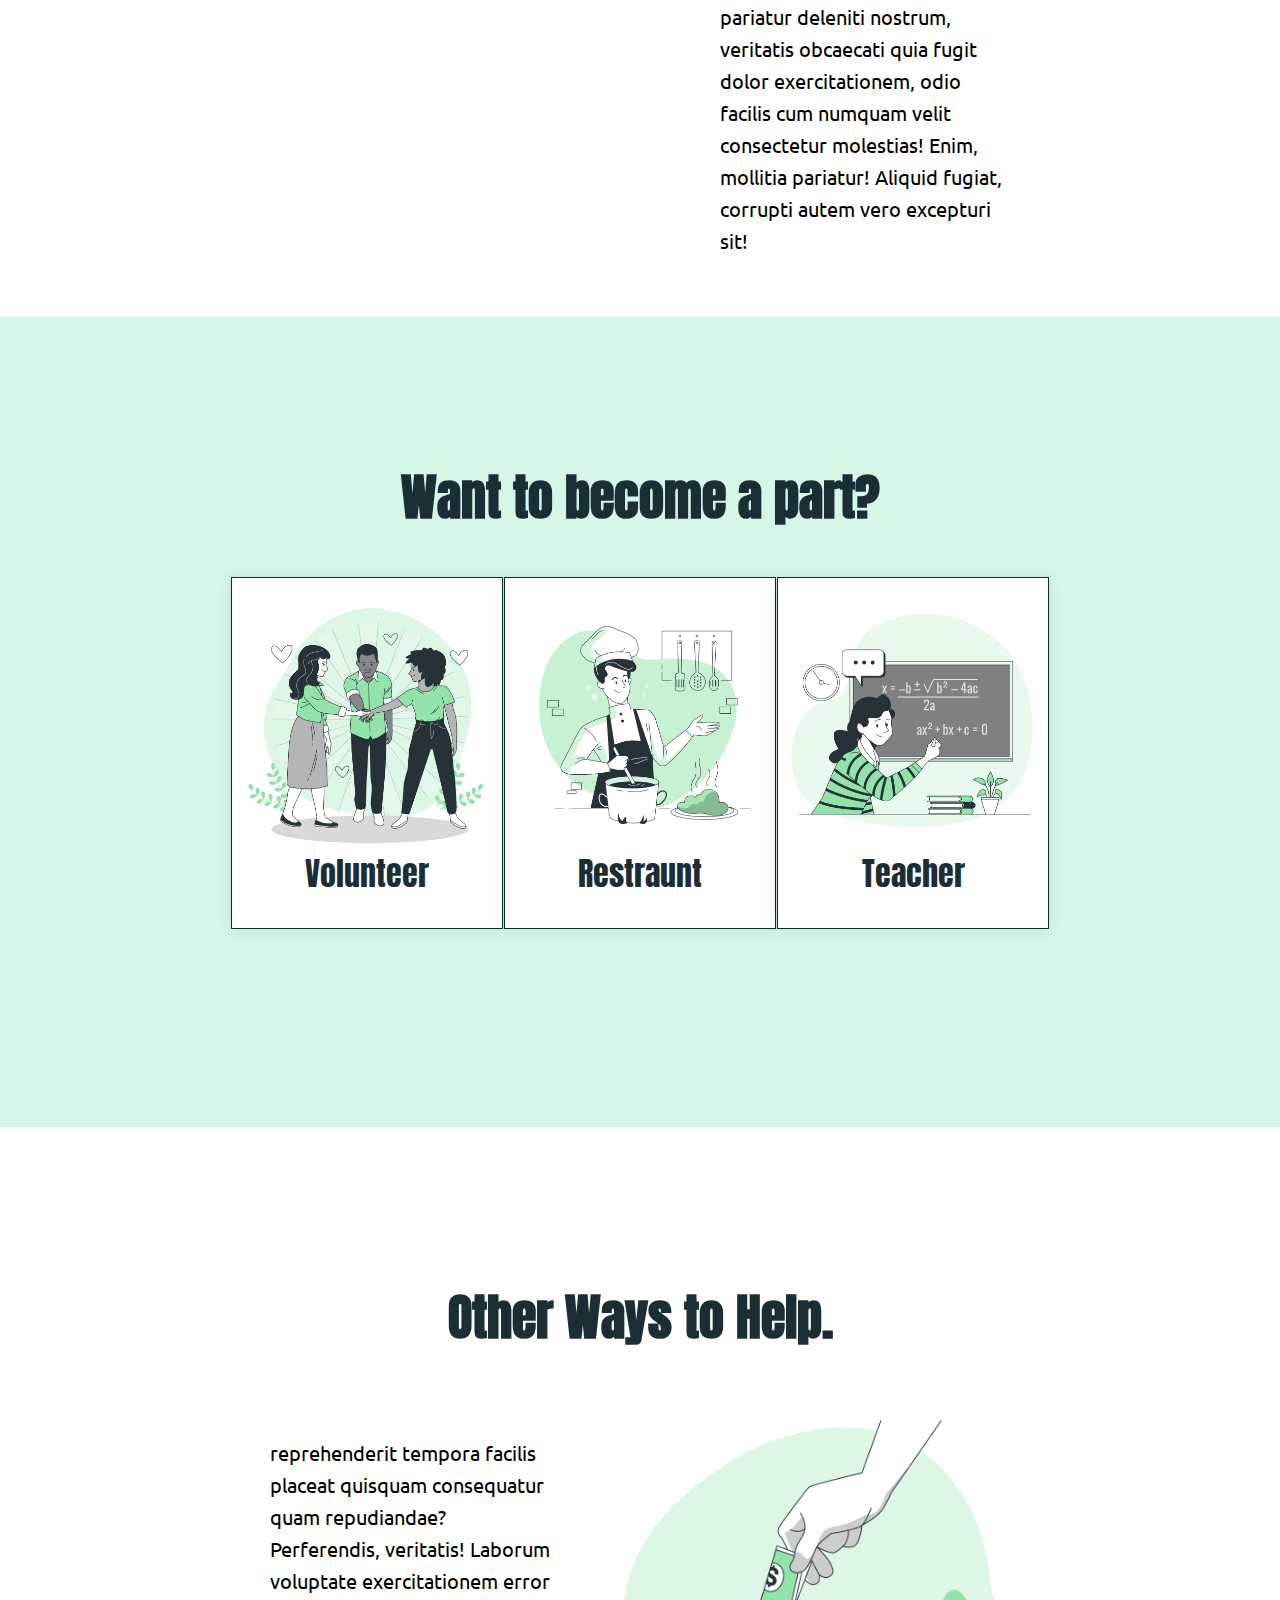
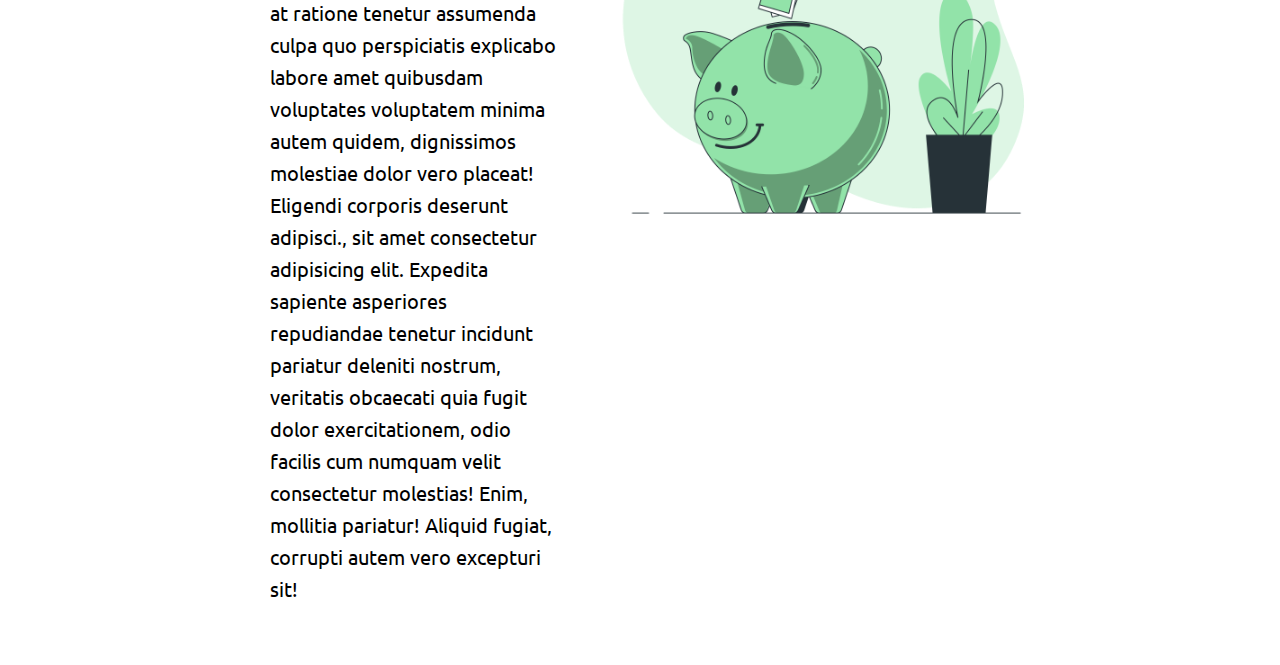
==== commit f9e319a4: "Update index.html" ====
--- a/index.html
+++ b/index.html
@@ -19,8 +19,8 @@
                 <div class="nav_content">
                 <a href="#Home">Home</a>
                 <a href="#About">About</a>
-                <a href="#">Section3</a>
-                <a href="#Section4">Section4</a>
+                <a href="#section3">Blogs</a>
+                <a href="#Section4">Team</a>
                 <a href="#Section5">Section5</a>
                 </div>
             </nav>
